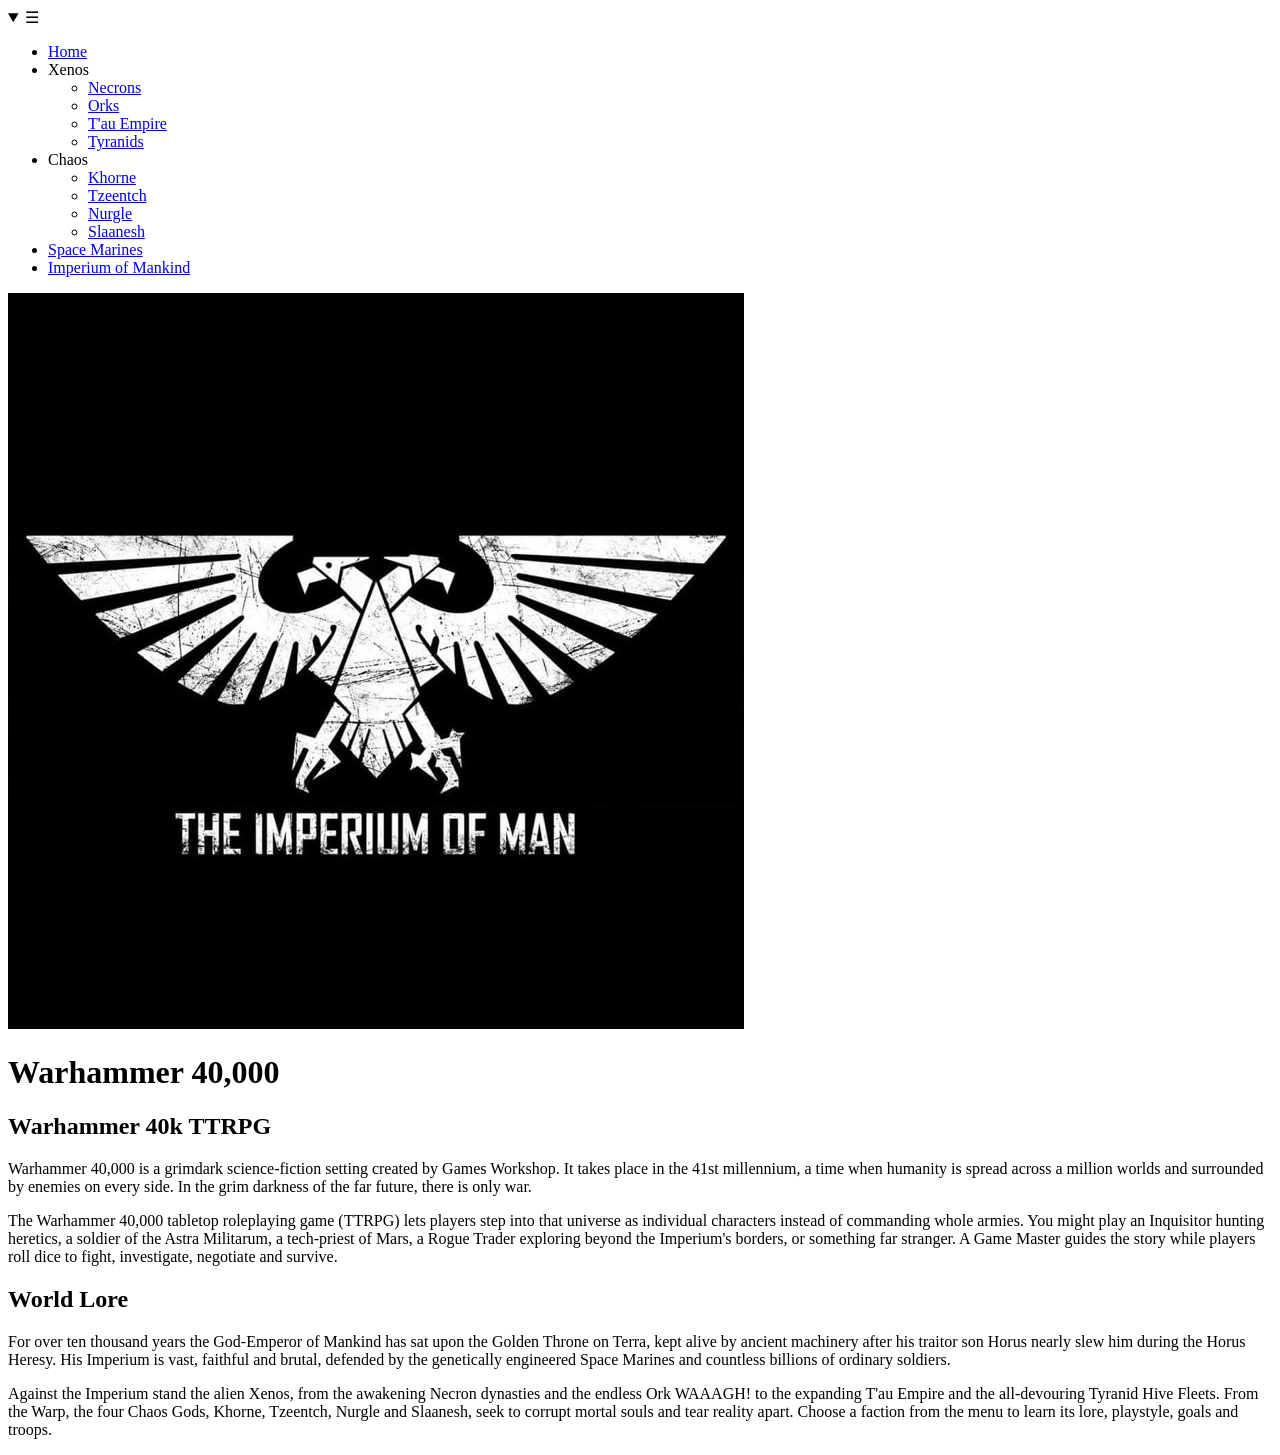
==== index.html @ d39e2e39 "Add home page and faction data - index.html: home page with faction side menu, hero image and title," ====
<!DOCTYPE html>
<html lang="en">
<head>
  <meta charset="UTF-8">
  <meta name="viewport" content="width=device-width, initial-scale=1.0">
  <title>Warhammer 40,000 Roleplay | Home</title>
  <meta name="description" content="A guide to the Warhammer 40,000 tabletop roleplaying game and the factions of the 41st millennium.">
  <link rel="stylesheet" href="css/style.css">
</head>
<body id="top">

  <!-- Side menu bar -->
  <nav class="side-menu" aria-label="Faction menu">
    <details class="menu" open>
      <summary class="menu-toggle" aria-label="Toggle menu">&#9776;</summary>
      <ul class="menu-list">
        <li><a href="index.html" aria-current="page">Home</a></li>

        <li class="menu-group">Xenos
          <ul>
            <li><a href="necrons.html">Necrons</a></li>
            <li><a href="orks.html">Orks</a></li>
            <li><a href="tau.html">T'au Empire</a></li>
            <li><a href="tyranids.html">Tyranids</a></li>
          </ul>
        </li>

        <li class="menu-group">Chaos
          <ul>
            <li><a href="khorne.html">Khorne</a></li>
            <li><a href="tzeentch.html">Tzeentch</a></li>
            <li><a href="nurgle.html">Nurgle</a></li>
            <li><a href="slaanesh.html">Slaanesh</a></li>
          </ul>
        </li>

        <li><a href="space-marines.html">Space Marines</a></li>
        <li><a href="imperium.html">Imperium of Mankind</a></li>
      </ul>
    </details>
  </nav>

  <main class="page">

    <!-- Image 1 with title -->
    <header class="hero">
      <img class="hero-image" src="images/Imperium%20of%20Mankind.jpg"
           alt="The Imperial Aquila, the double-headed eagle emblem of the Imperium of Man">
      <h1 class="hero-title">Warhammer 40,000</h1>
    </header>

    <!-- About: two sections -->
    <section class="about" id="about-warhammer">
      <h2>Warhammer 40k TTRPG</h2>
      <p>
        Warhammer 40,000 is a grimdark science-fiction setting created by Games Workshop.
        It takes place in the 41st millennium, a time when humanity is spread across a
        million worlds and surrounded by enemies on every side. In the grim darkness of the
        far future, there is only war.
      </p>
      <p>
        The Warhammer 40,000 tabletop roleplaying game (TTRPG) lets players step into that
        universe as individual characters instead of commanding whole armies. You might play
        an Inquisitor hunting heretics, a soldier of the Astra Militarum, a tech-priest of Mars,
        a Rogue Trader exploring beyond the Imperium's borders, or something far stranger.
        A Game Master guides the story while players roll dice to fight, investigate, negotiate
        and survive.
      </p>
    </section>

    <section class="about" id="world-lore">
      <h2>World Lore</h2>
      <p>
        For over ten thousand years the God-Emperor of Mankind has sat upon the Golden Throne
        on Terra, kept alive by ancient machinery after his traitor son Horus nearly slew him
        during the Horus Heresy. His Imperium is vast, faithful and brutal, defended by the
        genetically engineered Space Marines and countless billions of ordinary soldiers.
      </p>
      <p>
        Against the Imperium stand the alien Xenos, from the awakening Necron dynasties and the
        endless Ork WAAAGH! to the expanding T'au Empire and the all-devouring Tyranid Hive Fleets.
        From the Warp, the four Chaos Gods, Khorne, Tzeentch, Nurgle and Slaanesh, seek to corrupt
        mortal souls and tear reality apart. Choose a faction from the menu to learn its lore,
        playstyle, goals and troops.
      </p>
    </section>

  </main>

</body>
</html>
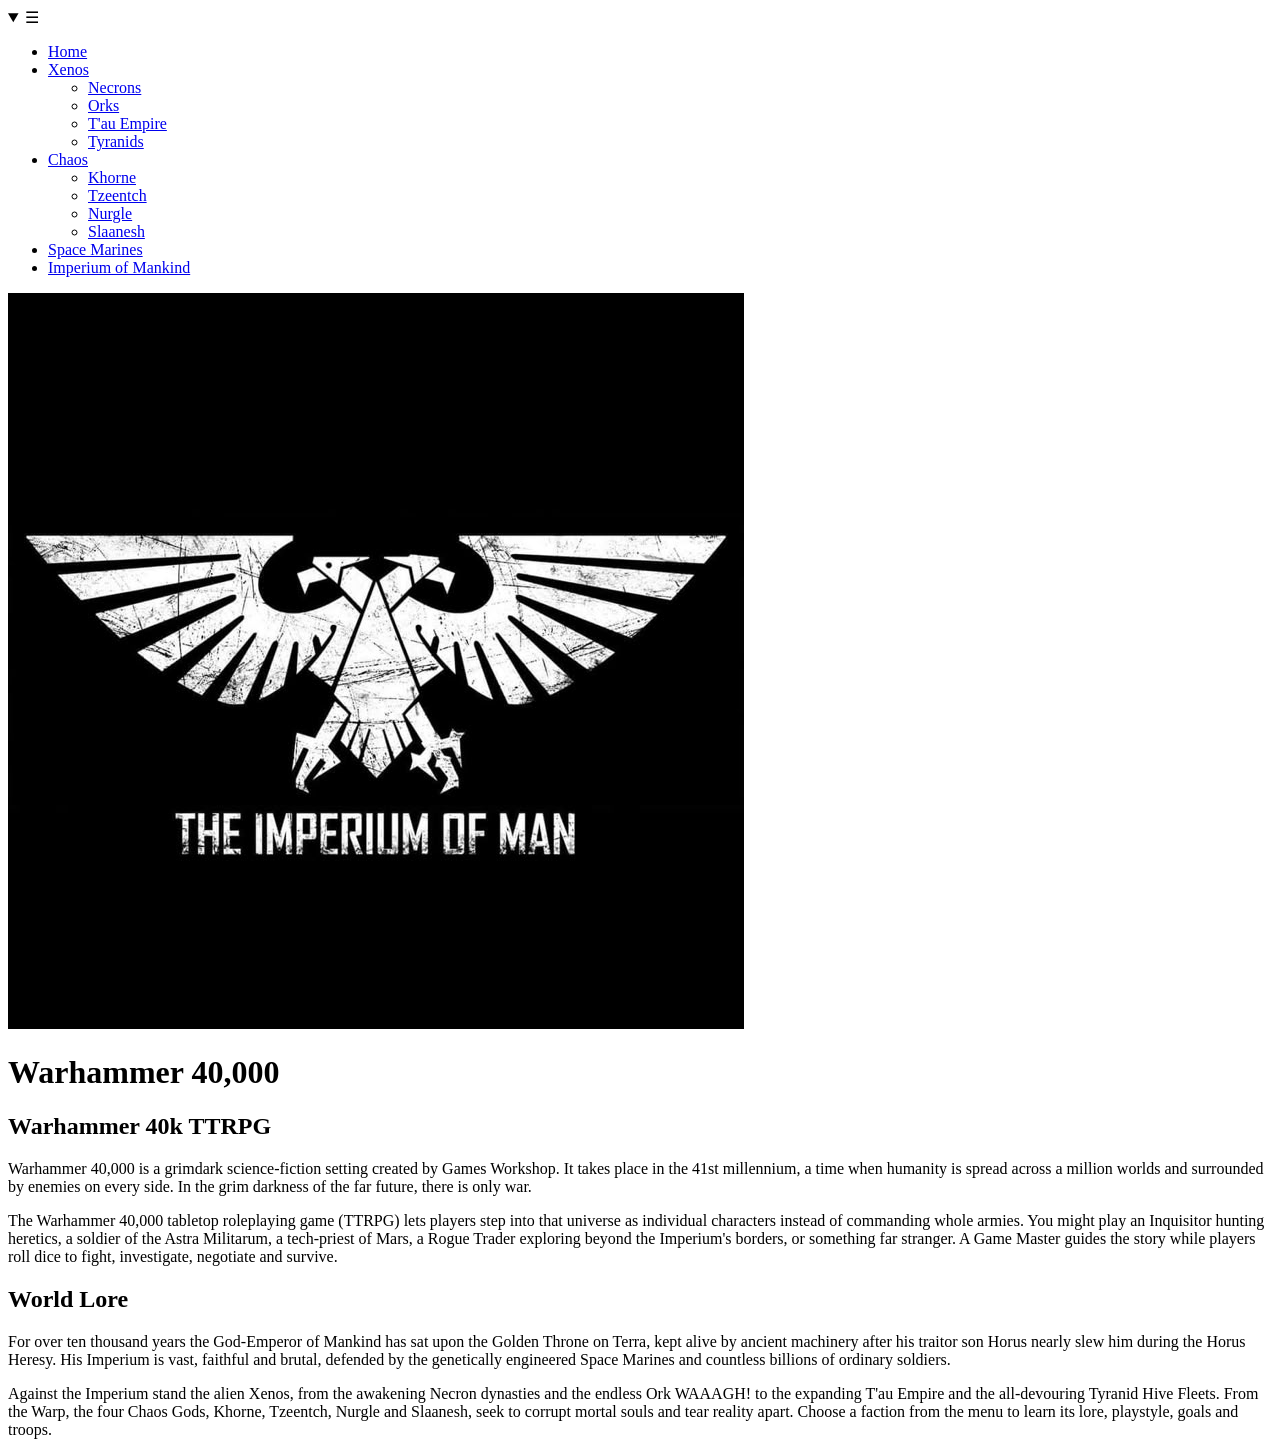
==== commit 9131309b: "Add faction pages and Xenos/Chaos overview pages - One page per faction (lore, playstyle, goals, tro" ====
--- a/index.html
+++ b/index.html
@@ -16,7 +16,7 @@
       <ul class="menu-list">
         <li><a href="index.html" aria-current="page">Home</a></li>
 
-        <li class="menu-group">Xenos
+        <li class="menu-group"><a href="xenos.html">Xenos</a>
           <ul>
             <li><a href="necrons.html">Necrons</a></li>
             <li><a href="orks.html">Orks</a></li>
@@ -25,7 +25,7 @@
           </ul>
         </li>
 
-        <li class="menu-group">Chaos
+        <li class="menu-group"><a href="chaos.html">Chaos</a>
           <ul>
             <li><a href="khorne.html">Khorne</a></li>
             <li><a href="tzeentch.html">Tzeentch</a></li>
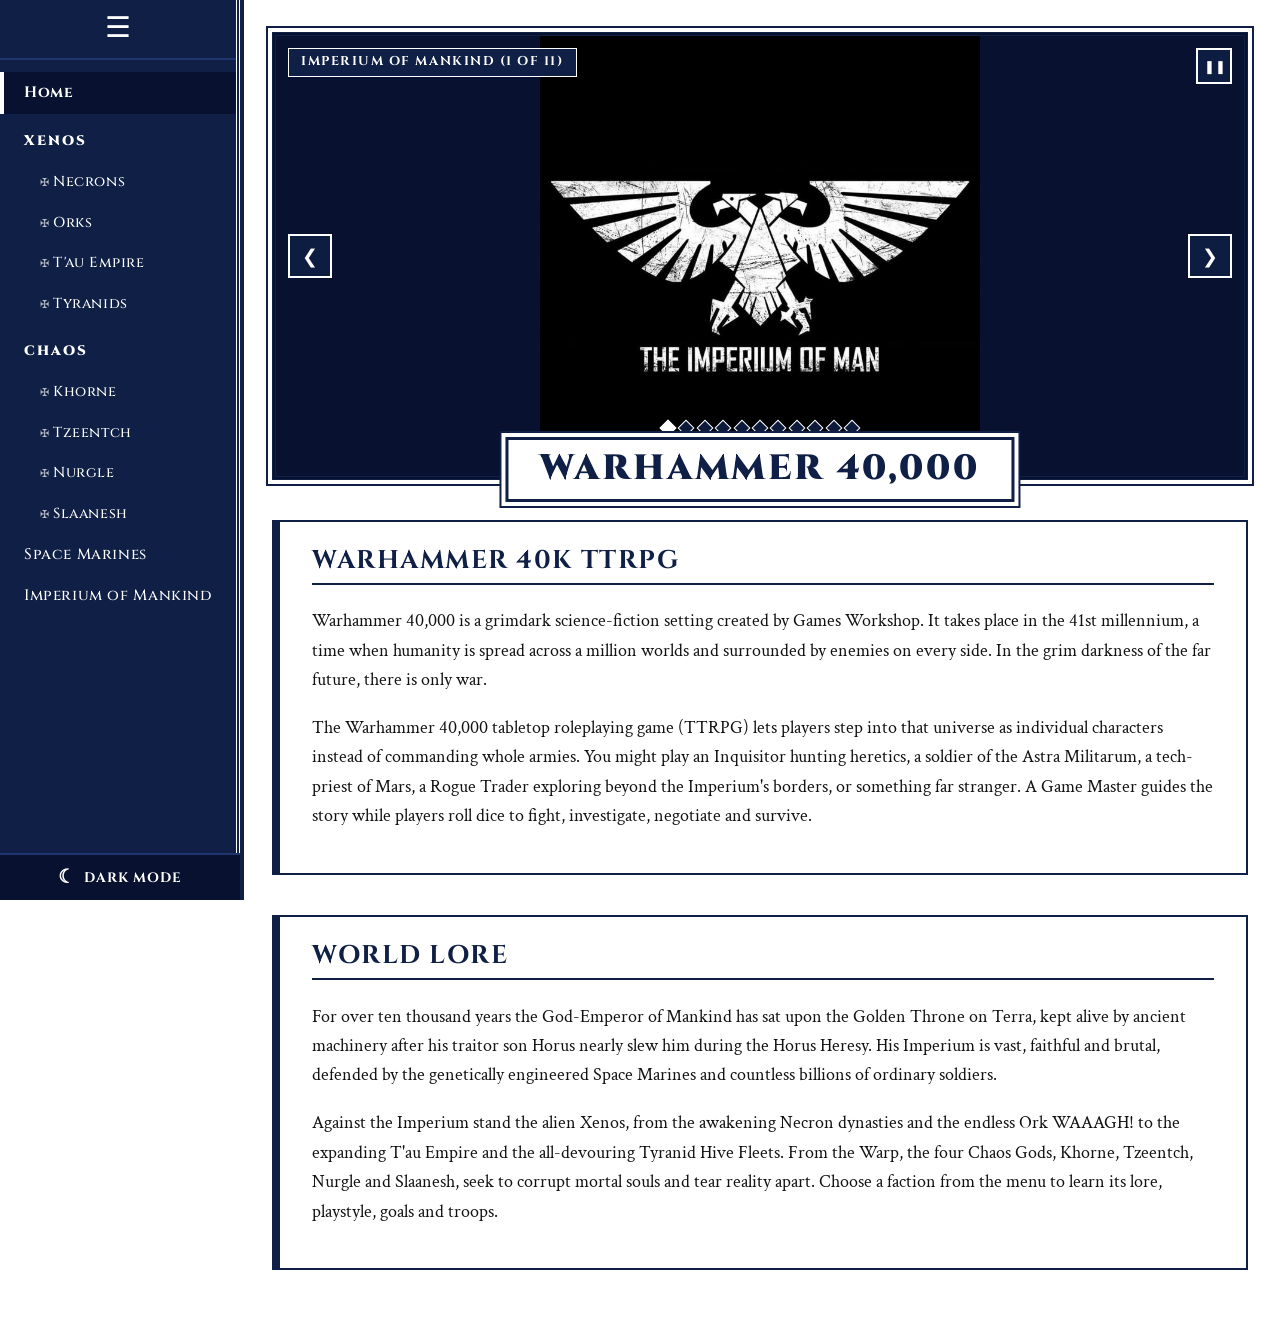
==== commit 2af21715: "Add dark mode, home slideshow and scroll animations - js/main.js: light/dark toggle in the menu bar " ====
--- a/index.html
+++ b/index.html
@@ -6,6 +6,7 @@
   <title>Warhammer 40,000 Roleplay | Home</title>
   <meta name="description" content="A guide to the Warhammer 40,000 tabletop roleplaying game and the factions of the 41st millennium.">
   <link rel="stylesheet" href="css/style.css">
+  <script src="js/main.js"></script>
 </head>
 <body id="top">
 
@@ -43,7 +44,7 @@
   <main class="page">
 
     <!-- Image 1 with title -->
-    <header class="hero">
+    <header class="hero" data-slideshow>
       <img class="hero-image" src="images/Imperium%20of%20Mankind.jpg"
            alt="The Imperial Aquila, the double-headed eagle emblem of the Imperium of Man">
       <h1 class="hero-title">Warhammer 40,000</h1>
--- a/css/style.css
+++ b/css/style.css
@@ -0,0 +1,765 @@
+/* ==========================================================================
+   Warhammer 40,000 Roleplay - site styles
+   Navy & white: navy menu bar, borders and dividers; white background,
+   black text. Gothic, Imperial-feeling type and framing.
+   ========================================================================== */
+
+@import url("https://fonts.googleapis.com/css2?family=Cinzel:wght@500;700;900&family=Crimson+Text:ital,wght@0,400;0,600;1,400&display=swap");
+
+:root {
+  --navy: #0f1f45;
+  --navy-dark: #081230;
+  --navy-light: #1f3570;
+  --navy-tint: #eef1f8;
+  --white: #ffffff;
+  --text: #111111;
+  --muted: #3a3f4b;
+
+  --menu-width: 240px;
+  --menu-collapsed: 60px;
+
+  --font-heading: "Cinzel", "Times New Roman", serif;
+  --font-body: "Crimson Text", Georgia, serif;
+}
+
+/* ---------- Base ---------- */
+
+*,
+*::before,
+*::after {
+  box-sizing: border-box;
+}
+
+html {
+  scroll-behavior: smooth;
+}
+
+body {
+  margin: 0;
+  background: var(--white);
+  color: var(--text);
+  font-family: var(--font-body);
+  font-size: 1.15rem;
+  line-height: 1.6;
+}
+
+img {
+  max-width: 100%;
+  display: block;
+}
+
+a {
+  color: var(--navy);
+}
+
+a:hover {
+  color: var(--navy-light);
+}
+
+:focus-visible {
+  outline: 3px solid var(--navy-light);
+  outline-offset: 3px;
+}
+
+h1,
+h2,
+h3 {
+  font-family: var(--font-heading);
+  color: var(--navy);
+  line-height: 1.2;
+}
+
+/* ---------- Side menu bar ---------- */
+
+.side-menu {
+  position: fixed;
+  top: 0;
+  left: 0;
+  bottom: 0;
+  width: var(--menu-width);
+  background: var(--navy);
+  color: var(--white);
+  border-right: 4px double var(--white);
+  box-shadow: 4px 0 0 var(--navy);
+  overflow-y: auto;
+  z-index: 10;
+}
+
+.menu-toggle {
+  display: flex;
+  align-items: center;
+  justify-content: center;
+  height: 60px;
+  font-size: 1.8rem;
+  cursor: pointer;
+  list-style: none;
+  border-bottom: 2px solid var(--navy-light);
+  user-select: none;
+}
+
+.menu-toggle::-webkit-details-marker {
+  display: none;
+}
+
+.menu-toggle:hover {
+  background: var(--navy-light);
+}
+
+.menu-list,
+.menu-list ul {
+  list-style: none;
+  margin: 0;
+  padding: 0;
+}
+
+.menu-list {
+  padding: 0.75rem 0;
+}
+
+.menu-list a {
+  display: block;
+  padding: 0.55rem 1.25rem;
+  color: var(--white);
+  font-family: var(--font-heading);
+  font-size: 0.95rem;
+  font-weight: 500;
+  letter-spacing: 0.04em;
+  text-decoration: none;
+  border-left: 4px solid transparent;
+}
+
+.menu-list a:hover {
+  background: var(--navy-light);
+  color: var(--white);
+}
+
+.menu-list a[aria-current="page"] {
+  border-left-color: var(--white);
+  background: var(--navy-dark);
+  font-weight: 700;
+}
+
+/* Group labels (Xenos, Chaos) */
+.menu-group {
+  margin-top: 0.5rem;
+}
+
+.menu-group > a {
+  font-weight: 900;
+  text-transform: uppercase;
+  letter-spacing: 0.15em;
+  font-size: 0.85rem;
+}
+
+.menu-group ul a {
+  padding-left: 2.25rem;
+  font-size: 0.9rem;
+}
+
+.menu-group ul a::before {
+  content: "\2720\00a0"; /* Maltese cross */
+  font-size: 0.75em;
+  opacity: 0.7;
+}
+
+/* Collapsed menu: only the toggle shows */
+.side-menu:has(.menu:not([open])) {
+  width: var(--menu-collapsed);
+}
+
+/* ---------- Page frame ---------- */
+
+.page {
+  margin-left: var(--menu-width);
+  max-width: 1100px;
+  padding: 2rem;
+  min-height: 100vh;
+}
+
+body:has(.menu:not([open])) .page {
+  margin-left: var(--menu-collapsed);
+}
+
+/* Jump to top */
+.jump-top {
+  position: fixed;
+  top: 1rem;
+  right: 1rem;
+  z-index: 5;
+  padding: 0.4rem 0.9rem;
+  background: var(--white);
+  color: var(--navy);
+  border: 2px solid var(--navy);
+  font-family: var(--font-heading);
+  font-size: 0.85rem;
+  font-weight: 700;
+  letter-spacing: 0.06em;
+  text-decoration: none;
+  text-transform: uppercase;
+}
+
+.jump-top:hover {
+  background: var(--navy);
+  color: var(--white);
+}
+
+/* ---------- Hero image + title ---------- */
+
+.hero {
+  position: relative;
+  margin-bottom: 2.5rem;
+  border: 4px double var(--navy);
+  outline: 2px solid var(--navy);
+  outline-offset: 4px;
+  background: var(--navy-dark);
+}
+
+.hero-image {
+  width: 100%;
+  height: 440px;
+  object-fit: contain;
+  background: var(--navy-dark);
+}
+
+.hero-title {
+  position: absolute;
+  left: 50%;
+  bottom: -1.6rem;
+  transform: translateX(-50%);
+  margin: 0;
+  padding: 0.5rem 2rem;
+  background: var(--white);
+  border: 3px solid var(--navy);
+  box-shadow: 0 0 0 4px var(--white), 0 0 0 6px var(--navy);
+  font-size: clamp(1.4rem, 3vw, 2.2rem);
+  font-weight: 900;
+  letter-spacing: 0.08em;
+  text-transform: uppercase;
+  text-align: center;
+  white-space: nowrap;
+}
+
+.faction-category {
+  position: absolute;
+  top: 0.75rem;
+  left: 0.75rem;
+  margin: 0;
+  padding: 0.2rem 0.75rem;
+  background: var(--navy);
+  color: var(--white);
+  border: 1px solid var(--white);
+  font-family: var(--font-heading);
+  font-size: 0.8rem;
+  font-weight: 700;
+  letter-spacing: 0.15em;
+  text-transform: uppercase;
+}
+
+/* ---------- Content sections ---------- */
+
+.about,
+.playstyle,
+.troops,
+.faction-cards {
+  padding: 1.5rem 2rem;
+  margin: 2.5rem 0;
+  border: 2px solid var(--navy);
+  border-left-width: 8px;
+}
+
+section h2 {
+  margin-top: 0;
+  padding-bottom: 0.4rem;
+  font-size: 1.6rem;
+  font-weight: 700;
+  letter-spacing: 0.06em;
+  text-transform: uppercase;
+  border-bottom: 2px solid var(--navy);
+}
+
+section h3 {
+  margin: 1.5rem 0 0.5rem;
+  font-size: 1.2rem;
+  letter-spacing: 0.05em;
+}
+
+/* Lore and goals lists with Imperial cross markers */
+.lore-list,
+.goals-list {
+  list-style: none;
+  padding-left: 0;
+}
+
+.lore-list li,
+.goals-list li {
+  position: relative;
+  padding-left: 1.75rem;
+  margin-bottom: 0.5rem;
+}
+
+.lore-list li::before,
+.goals-list li::before {
+  content: "\2720";
+  position: absolute;
+  left: 0;
+  color: var(--navy);
+}
+
+/* Troops as a grid of entries */
+.troops-list {
+  list-style: none;
+  padding: 0;
+  display: grid;
+  grid-template-columns: repeat(auto-fill, minmax(260px, 1fr));
+  gap: 1rem;
+}
+
+.troops-list li {
+  padding: 0.75rem 1rem;
+  background: var(--navy-tint);
+  border-left: 4px solid var(--navy);
+}
+
+.troops-list strong {
+  font-family: var(--font-heading);
+  color: var(--navy);
+}
+
+/* ---------- Navy divider ---------- */
+
+.divider {
+  height: 6px;
+  margin: 3rem 0;
+  border: none;
+  border-top: 4px solid var(--navy);
+  border-bottom: 1px solid var(--navy);
+  overflow: visible;
+  text-align: center;
+}
+
+.divider::after {
+  content: "\2720";
+  position: relative;
+  top: -1.05rem;
+  padding: 0 0.75rem;
+  background: var(--white);
+  color: var(--navy);
+  font-size: 1.4rem;
+}
+
+/* ---------- Xenos / Chaos faction cards ---------- */
+
+.faction-cards {
+  display: grid;
+  grid-template-columns: repeat(2, 1fr);
+  gap: 1.5rem;
+}
+
+.faction-cards > h2 {
+  grid-column: 1 / -1;
+  margin-bottom: 0;
+}
+
+.faction-card {
+  display: flex;
+  flex-direction: column;
+  border: 2px solid var(--navy);
+  background: var(--white);
+}
+
+.faction-card-image {
+  width: 100%;
+  height: 220px;
+  object-fit: cover;
+  border-bottom: 4px double var(--navy);
+}
+
+.faction-card h3 {
+  margin: 1rem 1rem 0.25rem;
+}
+
+.faction-card h3 a {
+  text-decoration: none;
+}
+
+.faction-card p {
+  margin: 0 1rem 1rem;
+  flex: 1;
+}
+
+.read-more {
+  display: block;
+  padding: 0.6rem 1rem;
+  background: var(--navy);
+  color: var(--white);
+  font-family: var(--font-heading);
+  font-size: 0.85rem;
+  font-weight: 700;
+  letter-spacing: 0.06em;
+  text-align: center;
+  text-decoration: none;
+  text-transform: uppercase;
+}
+
+.read-more:hover {
+  background: var(--navy-light);
+  color: var(--white);
+}
+
+/* ---------- Phones and small tablets ---------- */
+
+@media (max-width: 768px) {
+  .side-menu,
+  .side-menu:has(.menu:not([open])) {
+    position: sticky;
+    width: auto;
+    bottom: auto;
+    border-right: none;
+    border-bottom: 4px double var(--white);
+    box-shadow: 0 4px 0 var(--navy);
+  }
+
+  .menu-toggle {
+    justify-content: flex-start;
+    padding: 0 1rem;
+    height: 52px;
+  }
+
+  .menu-list {
+    max-height: 60vh;
+    overflow-y: auto;
+  }
+
+  .page,
+  body:has(.menu:not([open])) .page {
+    margin-left: 0;
+    padding: 1.25rem 1rem;
+  }
+
+  .jump-top {
+    top: auto;
+    bottom: 1rem;
+  }
+
+  .hero-image {
+    height: 260px;
+  }
+
+  .hero-title {
+    white-space: normal;
+    width: max-content;
+    max-width: 90%;
+    padding: 0.4rem 1rem;
+  }
+
+  .about,
+  .playstyle,
+  .troops,
+  .faction-cards {
+    padding: 1rem;
+    border-left-width: 5px;
+  }
+
+  .faction-cards {
+    grid-template-columns: 1fr;
+  }
+}
+
+@media (prefers-reduced-motion: reduce) {
+  html {
+    scroll-behavior: auto;
+  }
+}
+
+/* ==========================================================================
+   Dark mode (set by js/main.js as <html data-theme="dark">)
+   Backgrounds go deep navy-black, text goes white, and the navy accents
+   become a pale steel blue so borders and headings stay visible.
+   ========================================================================== */
+
+html[data-theme="dark"] {
+  --white: #0a1022;       /* page and panel backgrounds */
+  --text: #e8ebf3;
+  --muted: #b7bfd3;
+  --navy: #a9bcec;        /* borders, headings, links, dividers */
+  --navy-light: #d3ddf7;
+  --navy-dark: #04081a;
+  --navy-tint: #141d3a;
+  color-scheme: dark;
+}
+
+/* Parts that use navy as a solid background keep the real navy. */
+html[data-theme="dark"] .side-menu {
+  background: #0f1f45;
+  border-right-color: #a9bcec;
+  box-shadow: 4px 0 0 #0f1f45;
+}
+
+html[data-theme="dark"] .menu-list a,
+html[data-theme="dark"] .menu-toggle {
+  color: #ffffff;
+}
+
+html[data-theme="dark"] .menu-list a:hover,
+html[data-theme="dark"] .menu-toggle:hover {
+  background: #1f3570;
+}
+
+html[data-theme="dark"] .menu-list a[aria-current="page"] {
+  background: #04081a;
+  border-left-color: #a9bcec;
+}
+
+html[data-theme="dark"] .faction-category,
+html[data-theme="dark"] .read-more {
+  background: #0f1f45;
+  color: #ffffff;
+}
+
+html[data-theme="dark"] .read-more:hover {
+  background: #1f3570;
+}
+
+html[data-theme="dark"] .jump-top:hover {
+  color: #0a1022;
+}
+
+/* ---------- Theme toggle button (bottom of the menu bar) ---------- */
+
+.theme-toggle {
+  position: fixed;
+  left: 0;
+  bottom: 0;
+  width: var(--menu-width);
+  display: flex;
+  align-items: center;
+  justify-content: center;
+  gap: 0.5rem;
+  padding: 0.8rem 1rem;
+  background: #081230;
+  color: #ffffff;
+  border: none;
+  border-top: 2px solid #1f3570;
+  font-family: var(--font-heading);
+  font-size: 0.85rem;
+  font-weight: 700;
+  letter-spacing: 0.08em;
+  text-transform: uppercase;
+  cursor: pointer;
+  z-index: 11;
+}
+
+.theme-toggle:hover {
+  background: #1f3570;
+}
+
+.theme-icon {
+  font-size: 1.2rem;
+  line-height: 1;
+}
+
+.side-menu:has(.menu:not([open])) .theme-toggle {
+  width: var(--menu-collapsed);
+}
+
+.side-menu:has(.menu:not([open])) .theme-label {
+  display: none;
+}
+
+/* Leave room so the last menu link isn't hidden under the button. */
+.menu-list {
+  padding-bottom: 4rem;
+}
+
+/* ---------- Home page slideshow ---------- */
+
+.slideshow {
+  position: relative;
+  height: 440px;
+  overflow: hidden;
+  background: var(--navy-dark);
+}
+
+.slideshow:focus-visible {
+  outline-offset: -4px;
+}
+
+.slideshow .slide {
+  position: absolute;
+  inset: 0;
+  height: 100%;
+  opacity: 0;
+  transform: scale(1.04);
+  transition: opacity 1s ease, transform 6s ease;
+}
+
+.slideshow .slide.is-active {
+  opacity: 1;
+  transform: scale(1);
+}
+
+.slideshow .slide.is-broken {
+  display: none;
+}
+
+.slide-caption {
+  position: absolute;
+  top: 0.75rem;
+  left: 0.75rem;
+  margin: 0;
+  padding: 0.2rem 0.75rem;
+  background: #0f1f45;
+  color: #ffffff;
+  border: 1px solid #ffffff;
+  font-family: var(--font-heading);
+  font-size: 0.8rem;
+  font-weight: 700;
+  letter-spacing: 0.12em;
+  text-transform: uppercase;
+}
+
+.slide-controls button,
+.slide-dots button {
+  cursor: pointer;
+  border: 2px solid #ffffff;
+  color: #ffffff;
+  background: rgba(15, 31, 69, 0.85);
+}
+
+.slide-controls button:hover,
+.slide-dots button:hover {
+  background: #1f3570;
+}
+
+.slide-prev,
+.slide-next {
+  position: absolute;
+  top: 50%;
+  transform: translateY(-50%);
+  width: 44px;
+  height: 44px;
+  font-size: 1.2rem;
+}
+
+.slide-prev {
+  left: 0.75rem;
+}
+
+.slide-next {
+  right: 0.75rem;
+}
+
+.slide-pause {
+  position: absolute;
+  top: 0.75rem;
+  right: 0.75rem;
+  width: 36px;
+  height: 36px;
+  font-size: 0.8rem;
+}
+
+.slide-dots {
+  position: absolute;
+  left: 0;
+  right: 0;
+  bottom: 2.6rem;
+  display: flex;
+  justify-content: center;
+  gap: 0.4rem;
+}
+
+.slide-dots button {
+  width: 12px;
+  height: 12px;
+  padding: 0;
+  border-width: 1px;
+  transform: rotate(45deg); /* diamond-shaped markers */
+}
+
+.slide-dots button.is-active {
+  background: #ffffff;
+}
+
+/* ---------- Scroll animations ---------- */
+
+.scroll-progress {
+  position: fixed;
+  top: 0;
+  left: 0;
+  right: 0;
+  height: 4px;
+  background: var(--navy);
+  transform: scaleX(0);
+  transform-origin: left;
+  z-index: 20;
+  pointer-events: none;
+}
+
+/* Only elements that js/main.js tagged with .reveal start hidden,
+   so the page still shows everything if JavaScript is off. */
+.reveal {
+  opacity: 0;
+  transform: translateY(28px);
+  transition: opacity 0.7s ease, transform 0.7s ease;
+  transition-delay: var(--reveal-delay, 0ms);
+}
+
+.lore-list li.reveal,
+.goals-list li.reveal {
+  transform: translateX(-24px);
+}
+
+.divider.reveal {
+  transform: scaleX(0.2);
+}
+
+.reveal.is-visible {
+  opacity: 1;
+  transform: none;
+}
+
+@media (max-width: 768px) {
+  .theme-toggle,
+  .side-menu:has(.menu:not([open])) .theme-toggle {
+    position: absolute;
+    top: 0;
+    right: 0;
+    bottom: auto;
+    left: auto;
+    width: auto;
+    height: 52px;
+    border-top: none;
+    border-left: 2px solid #1f3570;
+  }
+
+  .theme-toggle .theme-label {
+    display: none;
+  }
+
+  .menu-list {
+    padding-bottom: 0.75rem;
+  }
+
+  .slideshow {
+    height: 260px;
+  }
+
+  .slide-caption {
+    max-width: calc(100% - 4.5rem); /* stay clear of the pause button */
+    font-size: 0.7rem;
+    letter-spacing: 0.06em;
+  }
+
+  .slide-prev,
+  .slide-next {
+    width: 36px;
+    height: 36px;
+  }
+}
+
+@media (prefers-reduced-motion: reduce) {
+  .reveal,
+  .slideshow .slide {
+    transition: none;
+  }
+}
